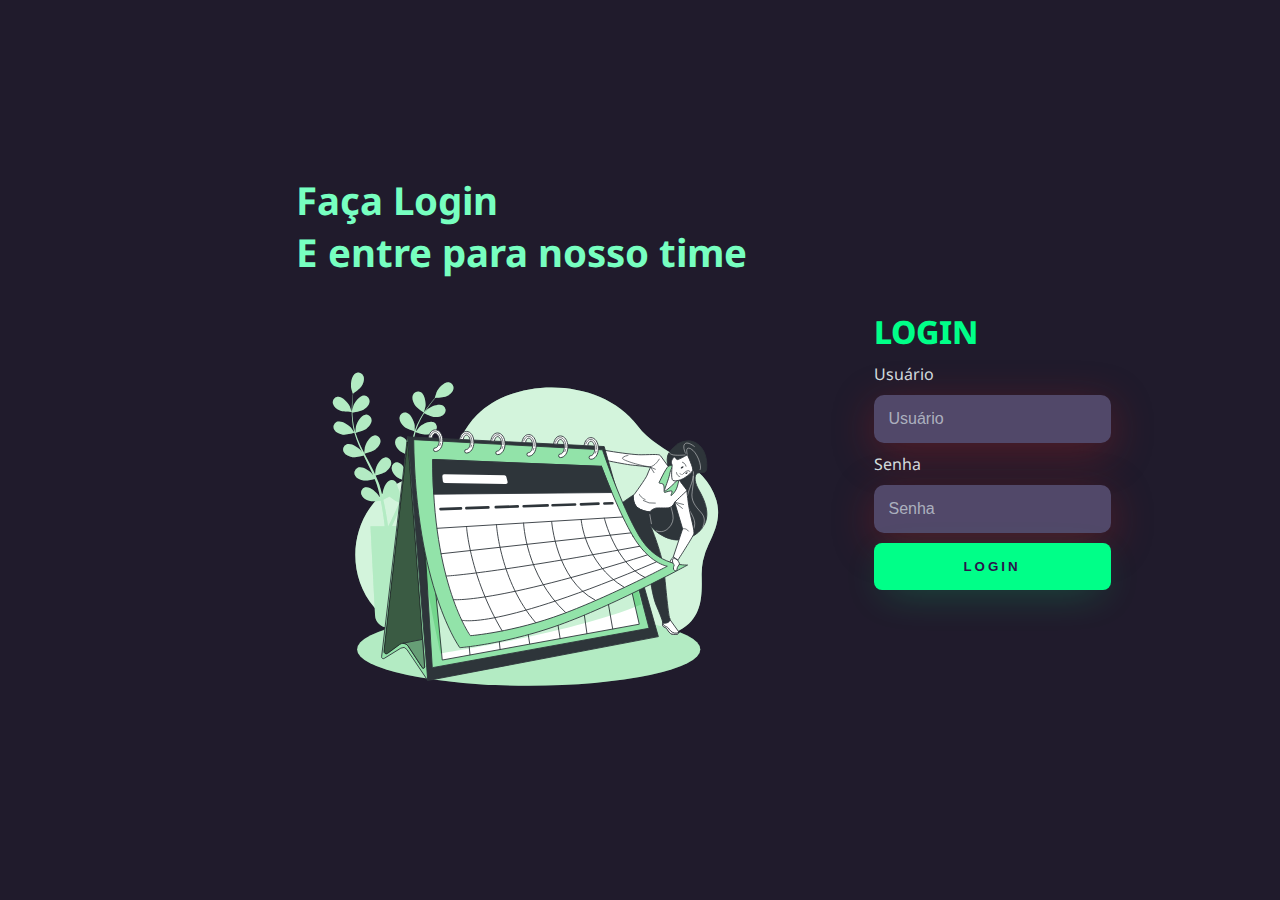
==== index.html @ 0632825a "tela_login" ====
<!DOCTYPE html>
<html lang="en">
<head>
    <meta charset="UTF-8">
    <meta name="viewport" content="width=device-width, initial-scale=1.0">
    <link rel="stylesheet" href="style.css">
    <title>Login</title>
</head>
<body>
    <div class="main-login">
        <div class="left-login">
            <h1>Faça Login<br>E entre para nosso time</h1>
            <img src="calendario.svg" class="left-login-image" alt="calendario">
        </div>
        <div class="right-login">
            <div class="card-login">
                <h1>LOGIN</h1>
                <div class="textfield">
                    <label for="Usuário">Usuário</label>
                    <input type="text" name="Usuário" placeholder="Usuário">
                </div>
                <div class="textfield">
                    <label for="Senha">Senha</label>
                    <input type="password" name="senha" placeholder="Senha">
                </div>
                <button class="btn-login">Login</button>  

            </div>    
        </div>


</div>
</body>
</html>
---- style.css ----
@import url('https://fonts.googleapis.com/css2?family=Noto+Sans:ital,wght@0,100..900;1,100..900&display=swap');

body {
    margin: 0;
    font-family: 'Noto Sans', sans-serif;
}

body * {
    box-sizing: border-box;
}

.main-login{
    width: 100vw;
    height: 100vh;
    background: #201b2c;
    display: flex;
    justify-content: center;
    align-items: center;
}

.left-login{
    width: 55vw;
    height: 100vh;
    display: flex;
    justify-content: center;
    align-items: center;
    flex-direction: column;
}

.left-login > h1 {
    font-size: 3vw;
    color: #77ffc0;
}
.left-login-image{
    width: 35vw;

}

right-login{
    width: 50vw;
    height: 100vh;
    display: flex;
    justify-content: center;
    align-items: center;
}

card-login{
    width: 60%;
    display: flex;
    justify-content: center;
    align-items: center;
    flex-direction: column;
    padding: 30px 35px;
    background: #2f2841;
    border-radius: 20px;
    box-shadow: 0px 10px 40px #00000056;

}

.card-login > h1{
    color: #00ff88;
    font-weight: 800;
    margin: 0;
}

.textfield{
    width: 100%;
    display: flex;
    flex-direction: column;
    align-items: flex-start;
    justify-content: center;
    margin: 10px 0px;

}

.textfield > input{
    width: 100%;
    border: none;
    border-radius: 10px;
    padding: 15px;
    background: #514869;
    color: #f0ffffde;
    font-size: 12pt;
    box-shadow: 0px 10px 40px #b91d1d56;
    outline: none;
    box-sizing: border-box;
}

.textfield > label {
    color: #f0ffffde;
    margin-bottom: 10px;
}

.textfield > input::placeholder{
    color: #f0ffff94;
}

.btn-login{
    width: 100%;
    padding: 16px 0px;
    margin: 0px;
    border: none;
    border-radius: 8px;
    outline: none;
    text-transform: uppercase;
    font-weight: 800;
    letter-spacing: 3px;
    color: #2b134b;
    background: #00ff88;
    cursor: pointer;
    box-shadow: 0px 10px 40px -12px #00ff8052;


}
@media only screen and (max-width : 950px){
    .card-login{
        width: 85%;

    }
}
@media only screen and (max-width : 600px){
    .main-login{
        flex-direction: column;

    }
    .left-login> h1{
        display: none;
    }
    .left-login{
        width: 100%;
        height: auto;

    }
    .right-login{
        width: 100%;
        height: auto;
        
    }
    .left-login-image{
        width: 50vw;
    }

    .card-login{
        width: 90;
    }
}
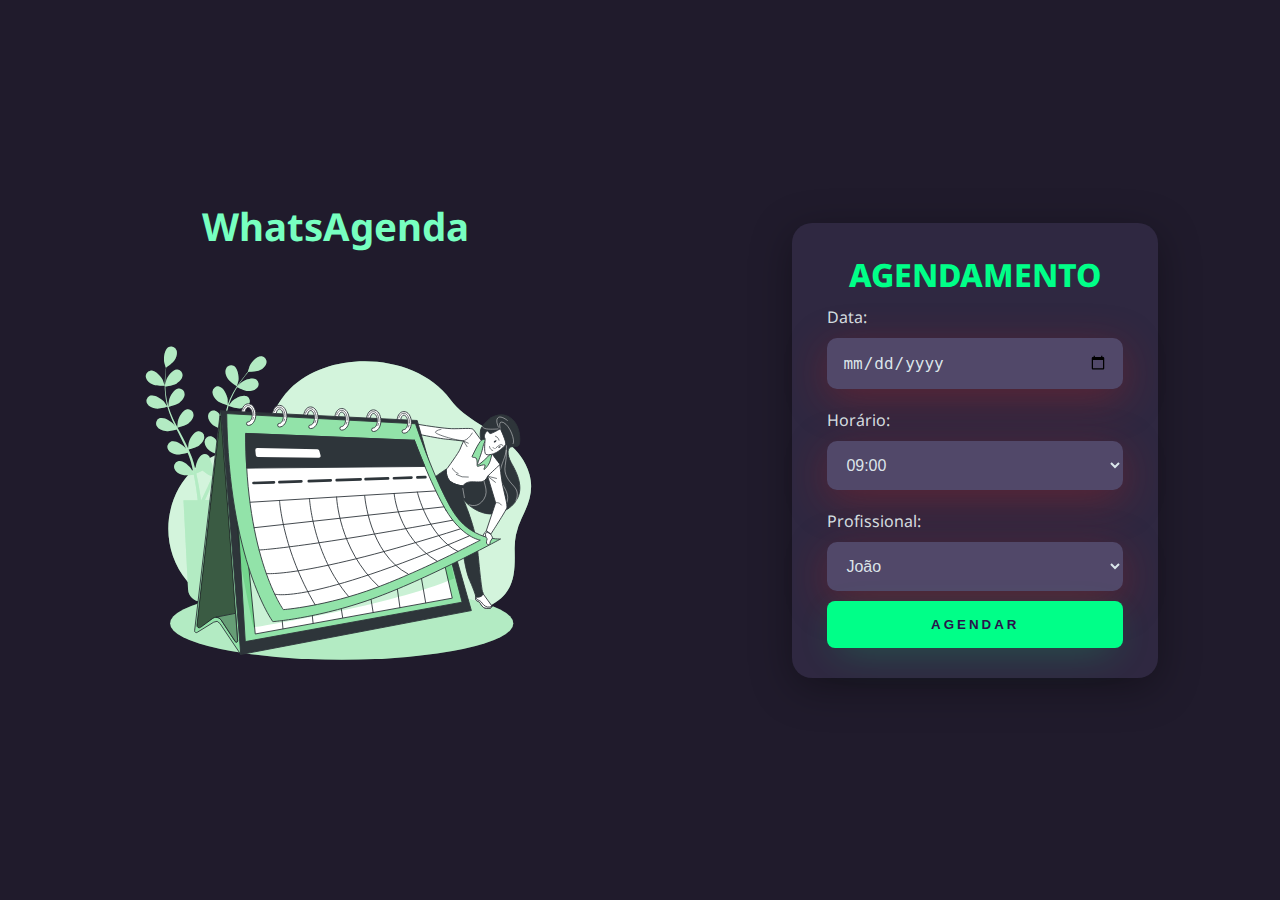
==== commit 037526f9: "telaloginepagina" ====
--- a/index.html
+++ b/index.html
@@ -1,34 +1,54 @@
 <!DOCTYPE html>
 <html lang="en">
 <head>
-    <meta charset="UTF-8">
-    <meta name="viewport" content="width=device-width, initial-scale=1.0">
-    <link rel="stylesheet" href="style.css">
-    <title>Login</title>
+<meta charset="UTF-8">
+<meta name="viewport" content="width=device-width, initial-scale=1.0">
+<link rel="stylesheet" href="style.css">
+<title>Agendamento</title>
 </head>
 <body>
-    <div class="main-login">
-        <div class="left-login">
-            <h1>Faça Login<br>E entre para nosso time</h1>
-            <img src="calendario.svg" class="left-login-image" alt="calendario">
-        </div>
-        <div class="right-login">
-            <div class="card-login">
-                <h1>LOGIN</h1>
-                <div class="textfield">
-                    <label for="Usuário">Usuário</label>
-                    <input type="text" name="Usuário" placeholder="Usuário">
-                </div>
-                <div class="textfield">
-                    <label for="Senha">Senha</label>
-                    <input type="password" name="senha" placeholder="Senha">
-                </div>
-                <button class="btn-login">Login</button>  
-
-            </div>    
-        </div>
-
-
+<div class="main-agendamento">
+<div class="left-agendamento">
+<h1>WhatsAgenda</h1>
+<img src="calendario.svg" class="left-agendamento-image" alt="calendario">
 </div>
+<div class="right-agendamento">
+<div class="card-agendamento">
+<h1>AGENDAMENTO</h1>
+<div class="textfield">
+<label for="data">Data:</label>
+<input type="date" name="data">
+</div>
+<div class="textfield">
+<label for="horario">Horário:</label>
+<select name="horario">
+<option value="09:00">09:00</option>
+<option value="10:00">10:00</option>
+<option value="11:00">11:00</option>
+<!-- Adicione mais opções de horário conforme necessário -->
+</select>
+</div>
+<div class="textfield">
+<label for="profissional">Profissional:</label>
+<select name="profissional">
+<option value="João">João</option>
+<option value="Maria">Maria</option>
+<option value="Pedro">Pedro</option>
+<!-- Adicione mais opções de profissionais conforme necessário -->
+</select>
+</div>
+<button class="btn-agendar" onclick="agendar()">Agendar</button>
+</div>    
+</div>
+</div>
+ 
+    <script>
+        function agendar() {
+            var data = document.querySelector('input[name="data"]').value;
+            var horario = document.querySelector('select[name="horario"]').value;
+            var profissional = document.querySelector('select[name="profissional"]').value;
+            window.location.href = "detalhes.html?data=" + data + "&horario=" + horario + "&profissional=" + profissional;
+        }
+</script>
 </body>
 </html>--- a/style.css
+++ b/style.css
@@ -1,15 +1,15 @@
 @import url('https://fonts.googleapis.com/css2?family=Noto+Sans:ital,wght@0,100..900;1,100..900&display=swap');
-
+ 
 body {
     margin: 0;
     font-family: 'Noto Sans', sans-serif;
 }
-
+ 
 body * {
     box-sizing: border-box;
 }
-
-.main-login{
+ 
+.main-agendamento {
     width: 100vw;
     height: 100vh;
     background: #201b2c;
@@ -17,8 +17,8 @@
     justify-content: center;
     align-items: center;
 }
-
-.left-login{
+ 
+.left-agendamento {
     width: 55vw;
     height: 100vh;
     display: flex;
@@ -26,25 +26,25 @@
     align-items: center;
     flex-direction: column;
 }
-
-.left-login > h1 {
+ 
+.left-agendamento > h1 {
     font-size: 3vw;
     color: #77ffc0;
 }
-.left-login-image{
+ 
+.left-agendamento-image {
     width: 35vw;
-
 }
-
-right-login{
+ 
+.right-agendamento {
     width: 50vw;
     height: 100vh;
     display: flex;
     justify-content: center;
     align-items: center;
 }
-
-card-login{
+ 
+.card-agendamento {
     width: 60%;
     display: flex;
     justify-content: center;
@@ -54,26 +54,24 @@
     background: #2f2841;
     border-radius: 20px;
     box-shadow: 0px 10px 40px #00000056;
-
 }
-
-.card-login > h1{
+ 
+.card-agendamento > h1 {
     color: #00ff88;
     font-weight: 800;
     margin: 0;
 }
-
-.textfield{
+ 
+.textfield {
     width: 100%;
     display: flex;
     flex-direction: column;
     align-items: flex-start;
     justify-content: center;
     margin: 10px 0px;
-
 }
-
-.textfield > input{
+ 
+.textfield > input, .textfield > select {
     width: 100%;
     border: none;
     border-radius: 10px;
@@ -85,17 +83,13 @@
     outline: none;
     box-sizing: border-box;
 }
-
+ 
 .textfield > label {
     color: #f0ffffde;
     margin-bottom: 10px;
 }
-
-.textfield > input::placeholder{
-    color: #f0ffff94;
-}
-
-.btn-login{
+ 
+.btn-agendar {
     width: 100%;
     padding: 16px 0px;
     margin: 0px;
@@ -109,38 +103,32 @@
     background: #00ff88;
     cursor: pointer;
     box-shadow: 0px 10px 40px -12px #00ff8052;
-
-
 }
-@media only screen and (max-width : 950px){
-    .card-login{
-        width: 85%;
-
-    }
+ 
+.main-detalhes {
+    width: 100vw;
+    height: 100vh;
+    background: #201b2c;
+    display: flex;
+    justify-content: center;
+    align-items: center;
 }
-@media only screen and (max-width : 600px){
-    .main-login{
-        flex-direction: column;
-
-    }
-    .left-login> h1{
-        display: none;
-    }
-    .left-login{
-        width: 100%;
-        height: auto;
-
-    }
-    .right-login{
-        width: 100%;
-        height: auto;
-        
-    }
-    .left-login-image{
-        width: 50vw;
-    }
-
-    .card-login{
-        width: 90;
-    }
+ 
+.detalhes-agendamento {
+    width: 60%;
+    padding: 30px 35px;
+    background: #2f2841;
+    border-radius: 20px;
+    box-shadow: 0px 10px 40px #00000056;
+}
+ 
+.detalhes-agendamento > h1 {
+    color: #00ff88;
+    font-weight: 800;
+    margin: 0;
+}
+ 
+.detalhes-agendamento > p {
+    color: #f0ffffde;
+    margin-bottom: 10px;
 }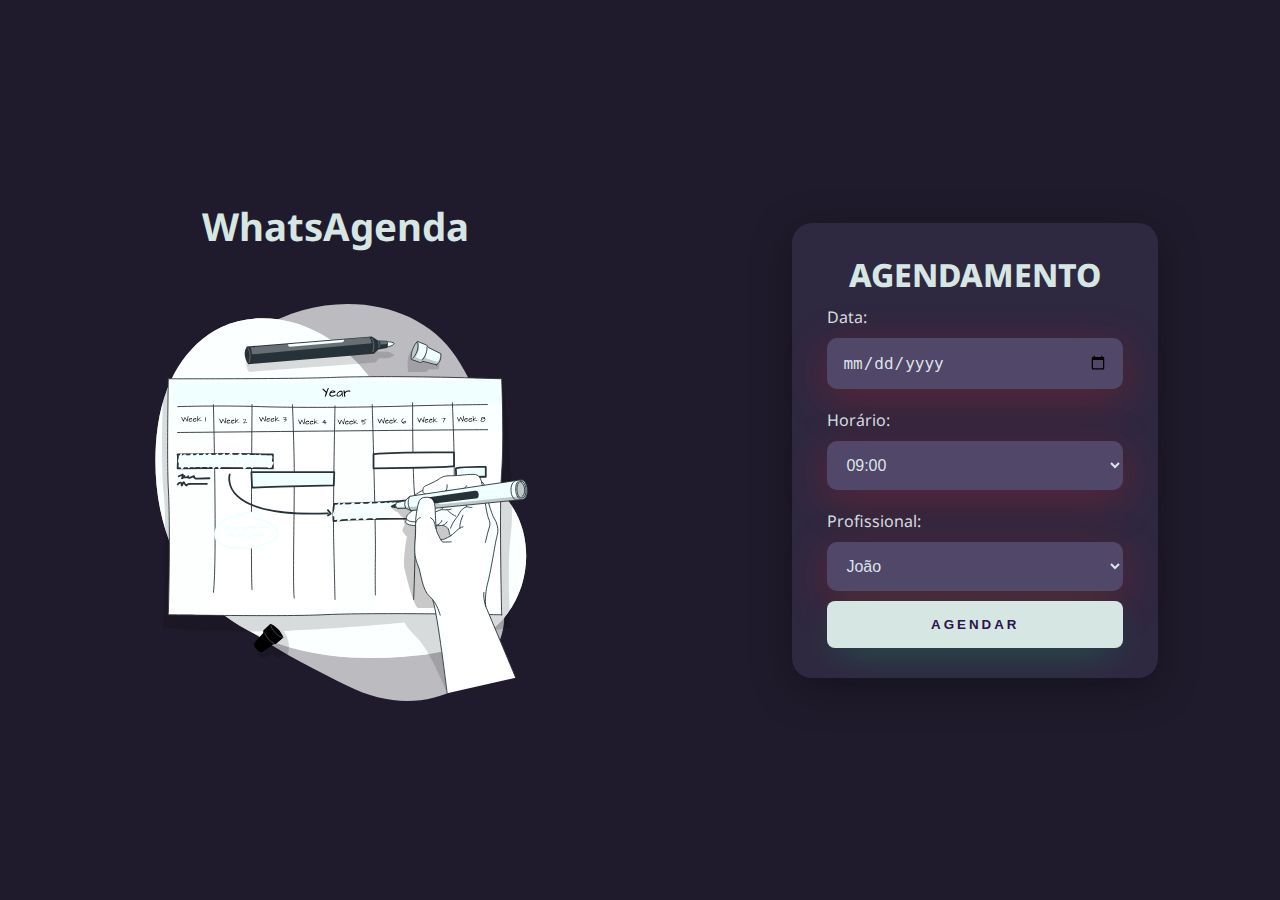
==== commit f1af3af8: "comit_projeto" ====
--- a/index.html
+++ b/index.html
@@ -10,7 +10,7 @@
 <div class="main-agendamento">
 <div class="left-agendamento">
 <h1>WhatsAgenda</h1>
-<img src="calendario.svg" class="left-agendamento-image" alt="calendario">
+<img src="animação.svg" class="left-agendamento-image" alt="calendario">
 </div>
 <div class="right-agendamento">
 <div class="card-agendamento">
@@ -25,7 +25,10 @@
 <option value="09:00">09:00</option>
 <option value="10:00">10:00</option>
 <option value="11:00">11:00</option>
-<!-- Adicione mais opções de horário conforme necessário -->
+<option value="13:00">13:00</option>
+<option value="14:00">14:00</option>
+<option value="15:00">15:00</option>
+
 </select>
 </div>
 <div class="textfield">
@@ -34,7 +37,9 @@
 <option value="João">João</option>
 <option value="Maria">Maria</option>
 <option value="Pedro">Pedro</option>
-<!-- Adicione mais opções de profissionais conforme necessário -->
+<option value="Gustavo">Gustavo</option>
+<option value="Lucas">Lucas</option>
+<option value="Leonardo">Leonardo</option>
 </select>
 </div>
 <button class="btn-agendar" onclick="agendar()">Agendar</button>
@@ -42,13 +47,13 @@
 </div>
 </div>
  
-    <script>
-        function agendar() {
-            var data = document.querySelector('input[name="data"]').value;
-            var horario = document.querySelector('select[name="horario"]').value;
-            var profissional = document.querySelector('select[name="profissional"]').value;
-            window.location.href = "detalhes.html?data=" + data + "&horario=" + horario + "&profissional=" + profissional;
-        }
+<script>
+    function agendar() {
+        var data = document.querySelector('input[name="data"]').value;
+        var horario = document.querySelector('select[name="horario"]').value;
+        var profissional = document.querySelector('select[name="profissional"]').value;
+        window.location.href = "detalhes.html?data=" + data + "&horario=" + horario + "&profissional=" + profissional;
+    }
 </script>
 </body>
-</html>+</html>
--- a/style.css
+++ b/style.css
@@ -29,7 +29,7 @@
  
 .left-agendamento > h1 {
     font-size: 3vw;
-    color: #77ffc0;
+    color: #d5e6e3;
 }
  
 .left-agendamento-image {
@@ -57,7 +57,7 @@
 }
  
 .card-agendamento > h1 {
-    color: #00ff88;
+    color: #d5e6e3;
     font-weight: 800;
     margin: 0;
 }
@@ -100,7 +100,7 @@
     font-weight: 800;
     letter-spacing: 3px;
     color: #2b134b;
-    background: #00ff88;
+    background: #d5e6e3;
     cursor: pointer;
     box-shadow: 0px 10px 40px -12px #00ff8052;
 }
@@ -123,7 +123,7 @@
 }
  
 .detalhes-agendamento > h1 {
-    color: #00ff88;
+    color: #d5e6e3;
     font-weight: 800;
     margin: 0;
 }
@@ -131,4 +131,19 @@
 .detalhes-agendamento > p {
     color: #f0ffffde;
     margin-bottom: 10px;
-}+}
+.btn-finalizar {
+    width: 100%;
+    padding: 16px 0px;
+    margin-top: 20px;
+    border: none;
+    border-radius: 8px;
+    outline: none;
+    text-transform: uppercase;
+    font-weight: 800;
+    letter-spacing: 3px;
+    color: #2b134b;
+    background: #d5e6e3;
+    cursor: pointer;
+    box-shadow: 0px 10px 40px -12px #00ff8052;
+}
